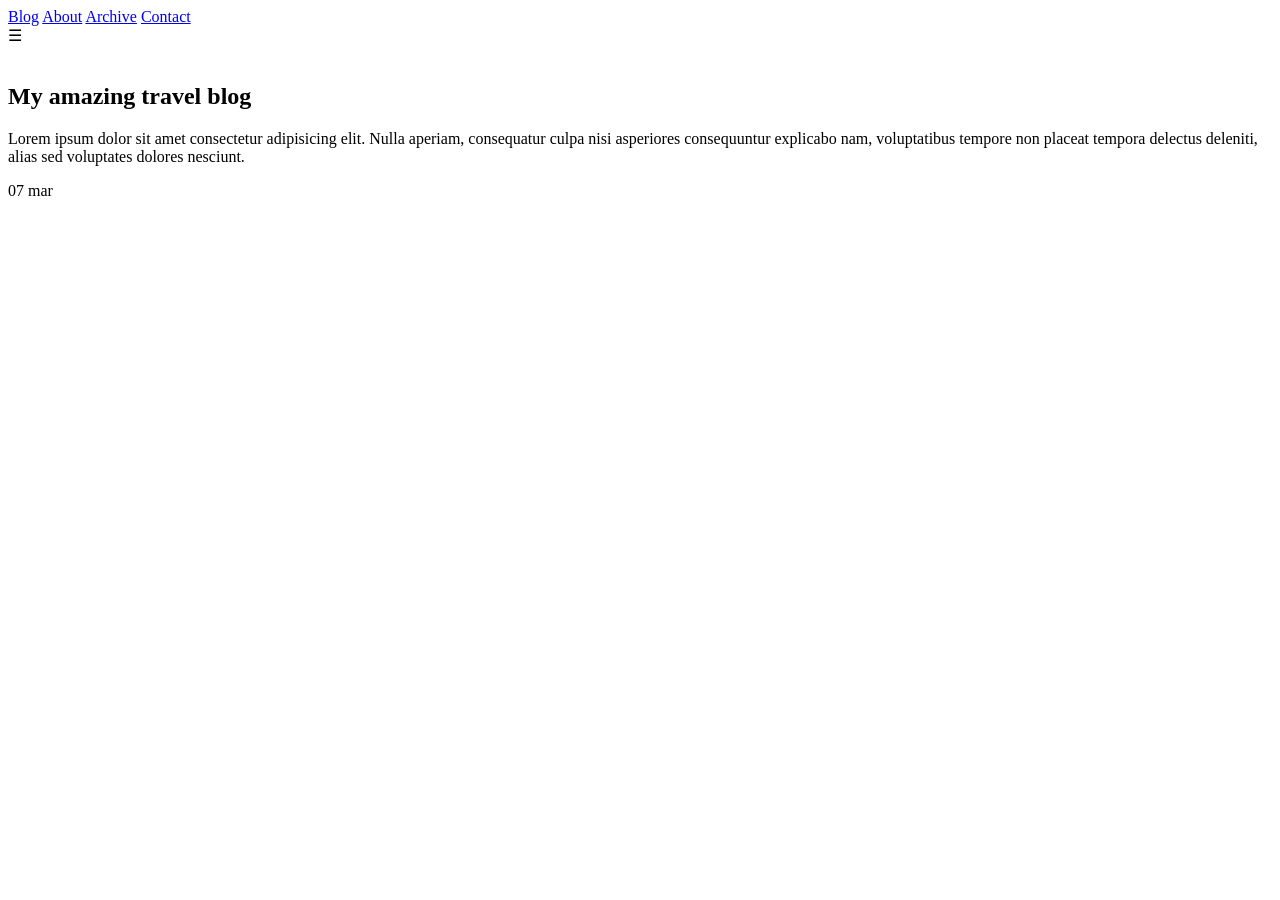
==== HomeWork3/index.html @ 65db2b80 "main content and first card - done." ====
<!doctype html>
<html lang="en">
  <head>
    <meta charset="UTF-8" />
    <meta name="viewport" content="width=device-width, initial-scale=1.0" />
    <meta http-equiv="X-UA-Compatible" content="ie=edge" />
    <link rel="stylesheet" href="./css/styles.css" />
    <link
      href="https://fonts.googleapis.com/css?family=Roboto:400,100,300,700&subset=latin,latin-ext"
      rel="stylesheet"
      type="text/css"
    />
    <title>Responsive</title>
  </head>
  <body>
    <header class="header">
      <div class="logo">

        <nav class="menu">
          <a href="#">Blog</a>
          <a href="#">About</a>
          <a href="#">Archive</a>
          <a href="#">Contact</a>
        </nav>

        <div class="burger">☰</div>

      </div>
    </header>

    <main class="container">
      <section class="posts">

        <div class="post">
          <div class="post__image">
            <img src="./image/post1.jpg" alt="">
          </div>

          <div class="post__content">
            <h2>My amazing travel blog</h2>
            <p>Lorem ipsum dolor sit amet consectetur adipisicing elit. Nulla aperiam, consequatur culpa nisi asperiores consequuntur explicabo nam, voluptatibus tempore non placeat tempora delectus deleniti, alias sed voluptates dolores nesciunt.</p>
            <span class="date">07 mar</span>
          </div>
        </div>
      </section>

    </main>
  </body>
</html>
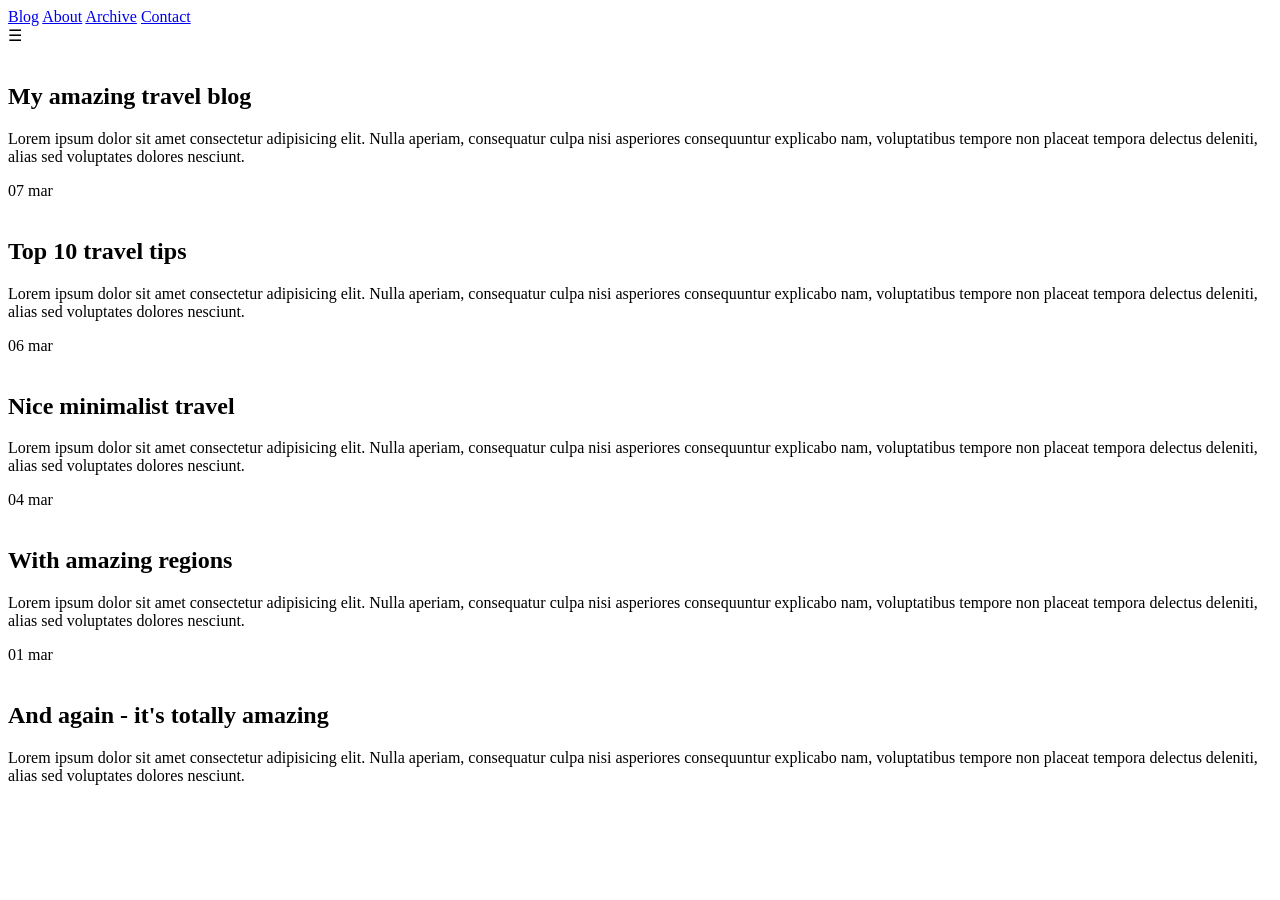
==== commit b36b095c: "Card done!" ====
--- a/HomeWork3/index.html
+++ b/HomeWork3/index.html
@@ -42,6 +42,53 @@
             <span class="date">07 mar</span>
           </div>
         </div>
+
+        <div class="post">
+          <div class="post__image">
+            <img src="./image/post2.jpg" alt="">
+          </div>
+
+          <div class="post__content">
+            <h2>Top 10 travel tips</h2>
+            <p>Lorem ipsum dolor sit amet consectetur adipisicing elit. Nulla aperiam, consequatur culpa nisi asperiores consequuntur explicabo nam, voluptatibus tempore non placeat tempora delectus deleniti, alias sed voluptates dolores nesciunt.</p>
+            <span class="date">06 mar</span>
+          </div>
+        </div>
+
+        <div class="post">
+          <div class="post__image">
+            <img src="./image/post3.jpg" alt="">
+          </div>
+
+          <div class="post__content">
+            <h2>Nice minimalist travel</h2>
+            <p>Lorem ipsum dolor sit amet consectetur adipisicing elit. Nulla aperiam, consequatur culpa nisi asperiores consequuntur explicabo nam, voluptatibus tempore non placeat tempora delectus deleniti, alias sed voluptates dolores nesciunt.</p>
+            <span class="date">04 mar</span>
+          </div>
+        </div>
+
+        <div class="post">
+          <div class="post__image">
+            <img src="./image/post4.jpg" alt="">
+          </div>
+
+          <div class="post__content">
+            <h2>With amazing regions</h2>
+            <p>Lorem ipsum dolor sit amet consectetur adipisicing elit. Nulla aperiam, consequatur culpa nisi asperiores consequuntur explicabo nam, voluptatibus tempore non placeat tempora delectus deleniti, alias sed voluptates dolores nesciunt.</p>
+            <span class="date">01 mar</span>
+          </div>
+        </div>
+
+        <div class="post">
+          <div class="post__image">
+            <img src="./image/post5.jpg" alt="">
+          </div>
+
+          <div class="post__content">
+            <h2>And again - it's totally amazing</h2>
+            <p>Lorem ipsum dolor sit amet consectetur adipisicing elit. Nulla aperiam, consequatur culpa nisi asperiores consequuntur explicabo nam, voluptatibus tempore non placeat tempora delectus deleniti, alias sed voluptates dolores nesciunt.</p>
+          </div>
+        </div>
       </section>
 
     </main>
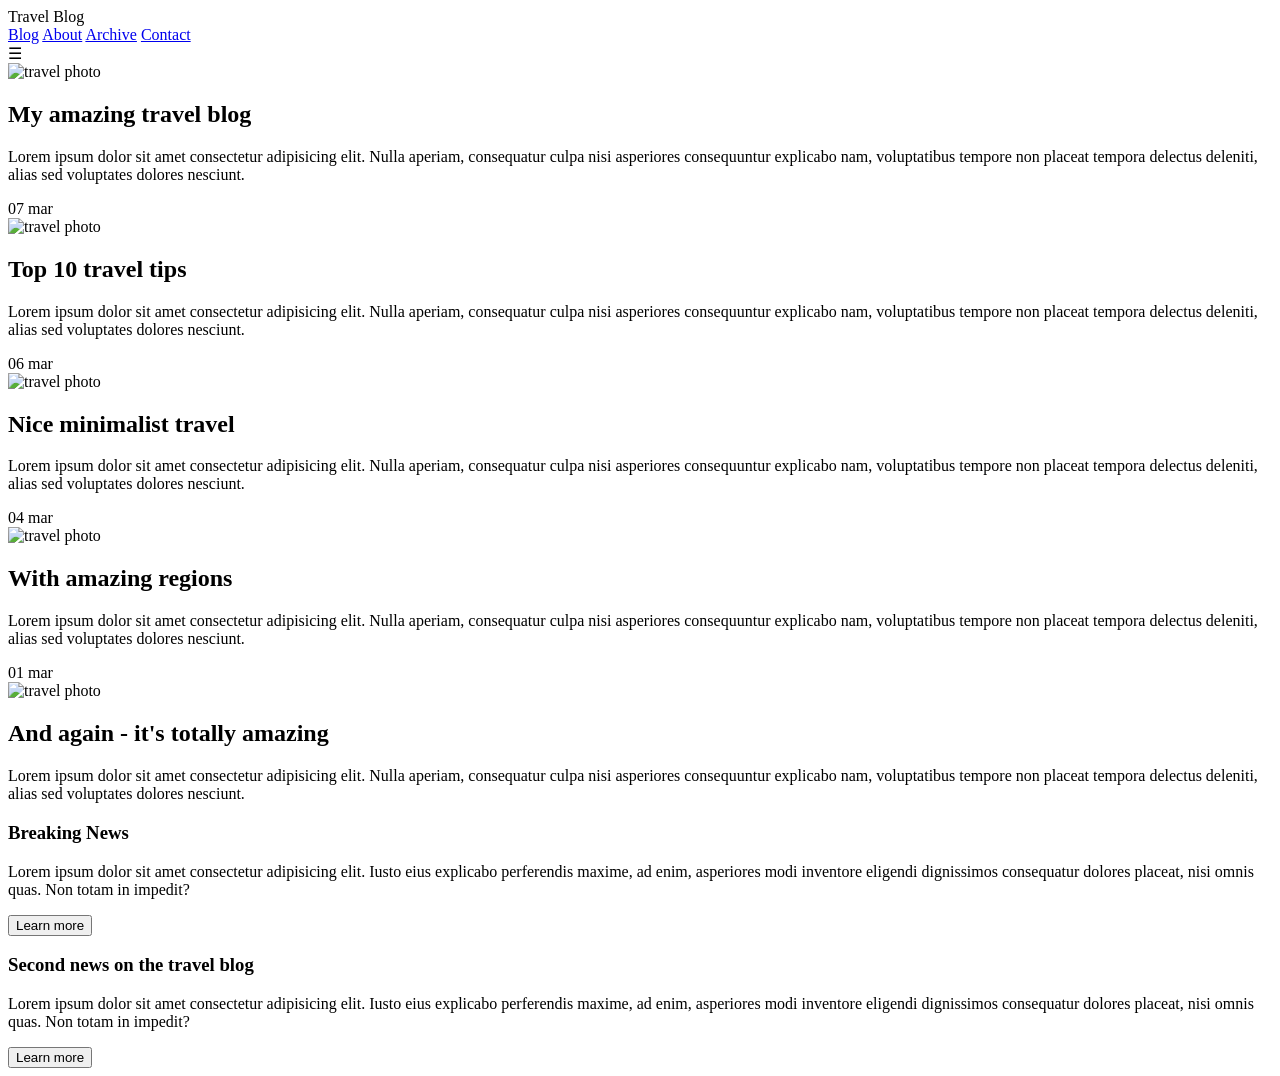
==== commit 82618bea: "HTML finish" ====
--- a/HomeWork3/index.html
+++ b/HomeWork3/index.html
@@ -14,18 +14,16 @@
   </head>
   <body>
     <header class="header">
-      <div class="logo">
+      <div class="logo">Travel Blog</div>
 
-        <nav class="menu">
-          <a href="#">Blog</a>
-          <a href="#">About</a>
-          <a href="#">Archive</a>
-          <a href="#">Contact</a>
-        </nav>
+      <nav class="menu">
+        <a href="#">Blog</a>
+        <a href="#">About</a>
+        <a href="#">Archive</a>
+        <a href="#">Contact</a>
+      </nav>
 
-        <div class="burger">☰</div>
-
-      </div>
+      <div class="burger">☰</div>
     </header>
 
     <main class="container">
@@ -33,7 +31,7 @@
 
         <div class="post">
           <div class="post__image">
-            <img src="./image/post1.jpg" alt="">
+            <img src="./image/post1.jpg" alt="travel photo">
           </div>
 
           <div class="post__content">
@@ -45,7 +43,7 @@
 
         <div class="post">
           <div class="post__image">
-            <img src="./image/post2.jpg" alt="">
+            <img src="./image/post2.jpg" alt="travel photo">
           </div>
 
           <div class="post__content">
@@ -57,7 +55,7 @@
 
         <div class="post">
           <div class="post__image">
-            <img src="./image/post3.jpg" alt="">
+            <img src="./image/post3.jpg" alt="travel photo">
           </div>
 
           <div class="post__content">
@@ -69,7 +67,7 @@
 
         <div class="post">
           <div class="post__image">
-            <img src="./image/post4.jpg" alt="">
+            <img src="./image/post4.jpg" alt="travel photo">
           </div>
 
           <div class="post__content">
@@ -81,7 +79,7 @@
 
         <div class="post">
           <div class="post__image">
-            <img src="./image/post5.jpg" alt="">
+            <img src="./image/post5.jpg" alt="travel photo">
           </div>
 
           <div class="post__content">
@@ -91,6 +89,20 @@
         </div>
       </section>
 
+      <aside class="sidebar">
+        <div class="news">
+          <h3>Breaking News</h3>
+          <p>Lorem ipsum dolor sit amet consectetur adipisicing elit. Iusto eius explicabo perferendis maxime, ad enim, asperiores modi inventore eligendi dignissimos consequatur dolores placeat, nisi omnis quas. Non totam in impedit?</p>
+          <button>Learn more</button>
+        </div>
+
+        <div class="news">
+          <h3>Second news on the travel blog</h3>
+          <p>Lorem ipsum dolor sit amet consectetur adipisicing elit. Iusto eius explicabo perferendis maxime, ad enim, asperiores modi inventore eligendi dignissimos consequatur dolores placeat, nisi omnis quas. Non totam in impedit?</p>
+          <button>Learn more</button>
+        </div>
+      </aside>
+
     </main>
   </body>
-</html>
+</html
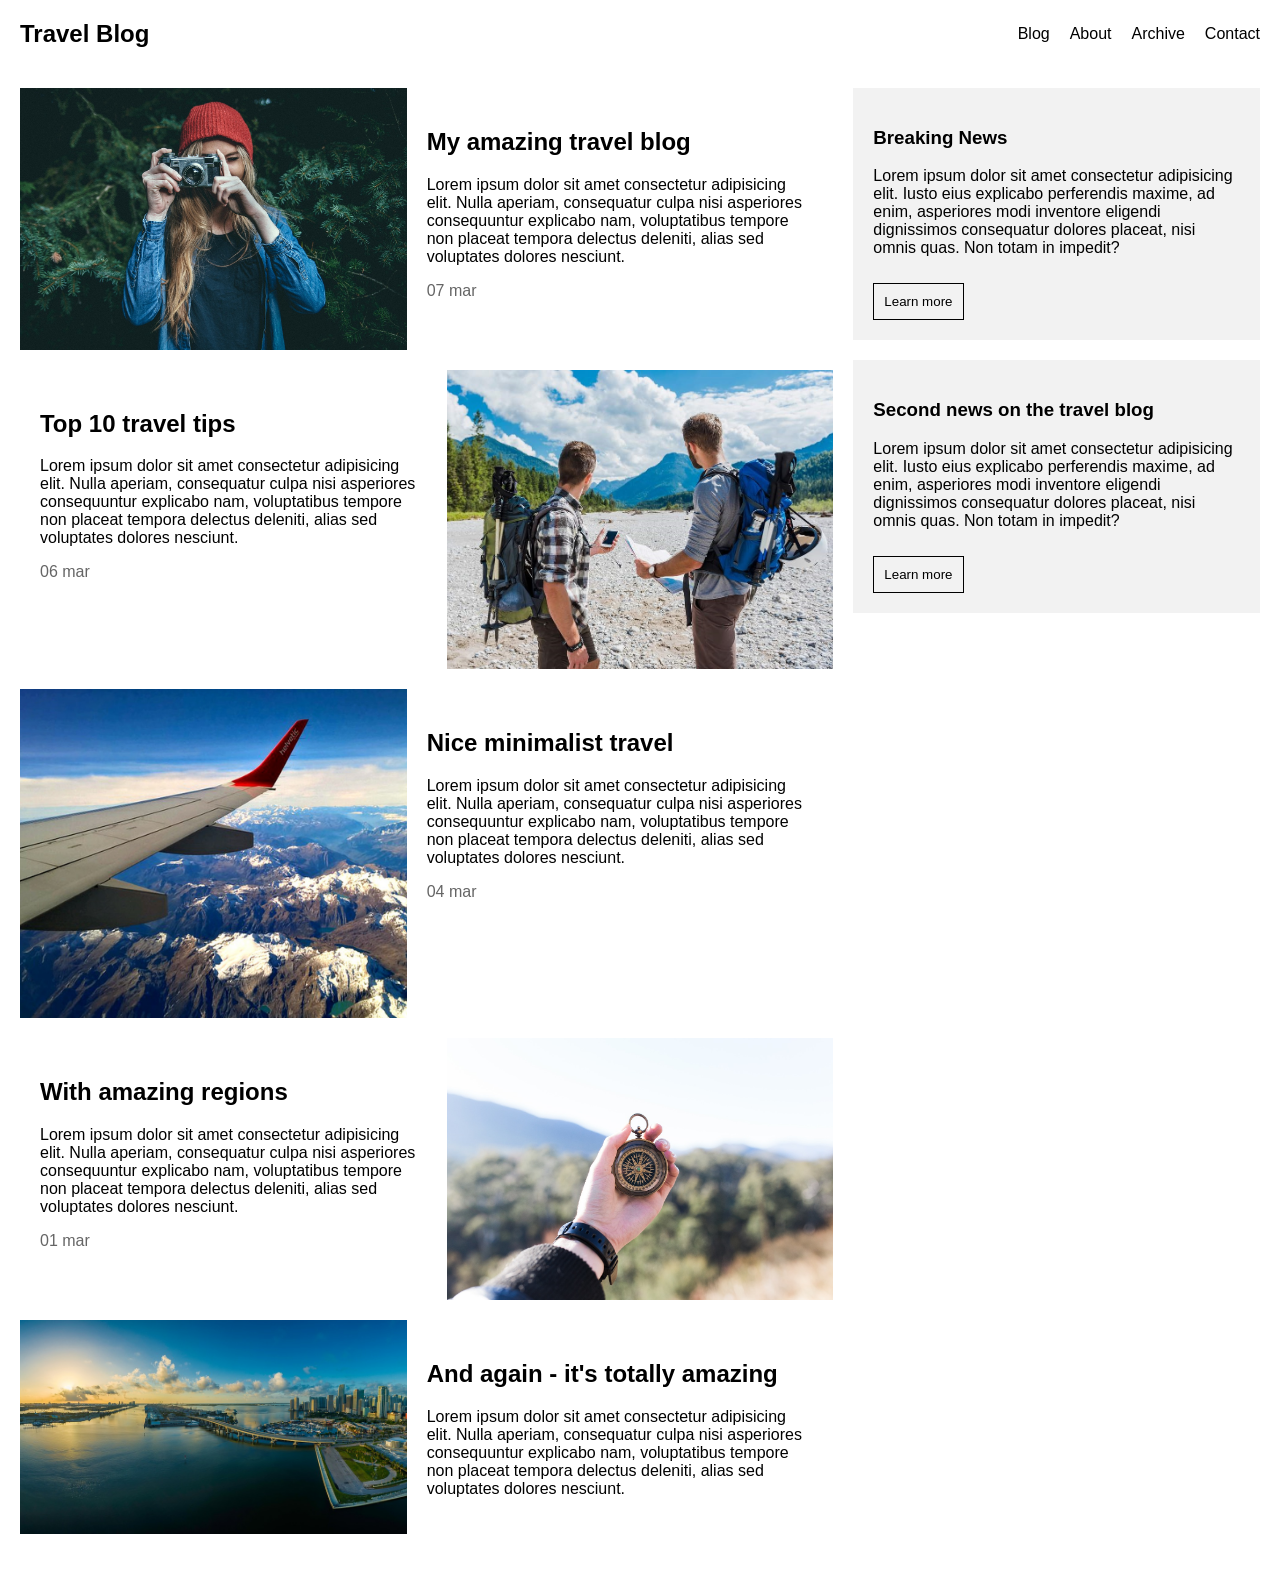
==== commit 2bdf76f4: "CSS base is done" ====
--- a/HomeWork3/index.html
+++ b/HomeWork3/index.html
@@ -31,7 +31,7 @@
 
         <div class="post">
           <div class="post__image">
-            <img src="./image/post1.jpg" alt="travel photo">
+            <img src="./img/post1.jpg" alt="travel photo">
           </div>
 
           <div class="post__content">
@@ -43,7 +43,7 @@
 
         <div class="post">
           <div class="post__image">
-            <img src="./image/post2.jpg" alt="travel photo">
+            <img src="./img/post2.jpg" alt="travel photo">
           </div>
 
           <div class="post__content">
@@ -55,7 +55,7 @@
 
         <div class="post">
           <div class="post__image">
-            <img src="./image/post3.jpg" alt="travel photo">
+            <img src="./img/post3.jpg" alt="travel photo">
           </div>
 
           <div class="post__content">
@@ -67,7 +67,7 @@
 
         <div class="post">
           <div class="post__image">
-            <img src="./image/post4.jpg" alt="travel photo">
+            <img src="./img/post4.jpg" alt="travel photo">
           </div>
 
           <div class="post__content">
@@ -79,7 +79,7 @@
 
         <div class="post">
           <div class="post__image">
-            <img src="./image/post5.jpg" alt="travel photo">
+            <img src="./img/post5.jpg" alt="travel photo">
           </div>
 
           <div class="post__content">
--- a/HomeWork3/css/styles.css
+++ b/HomeWork3/css/styles.css
@@ -0,0 +1,108 @@
+body {
+    margin: 0;
+    font-family: 'Roboto', sans-serif;
+}
+
+.header {
+    display: flex;
+    justify-content: space-between;
+    align-items: center;
+    padding: 20px;
+}
+
+.logo {
+    font-size: 24px;
+    font-weight: bold;
+}
+
+.menu {
+    display: flex;
+    gap: 20px;
+}
+
+.menu a {
+    text-decoration: none;
+    color: #000;
+    transition: 0.3s;
+}
+
+.menu a:hover {
+    color: orange;
+}
+
+.burger {
+    display: none;
+    font-size: 24px;
+    cursor: pointer;
+}
+
+.container {
+    display: grid;
+    grid-template-columns: 2fr 1fr;
+    gap: 20px;
+    padding: 20px;
+}
+
+.post {
+    display: flex;
+    margin-bottom: 20px;
+}
+
+.post:nth-child(even) {
+    flex-direction: row-reverse;
+}
+
+.post__image {
+    flex: 1;
+}
+
+.post__image img {
+    width: 100%;
+    height: 100%;
+    object-fit: cover;
+    transition: 0.3s;
+}
+
+.post__content {
+    flex: 1;
+    padding: 20px;
+}
+
+.post__content h2 {
+    margin: 0, 0, 10px;
+}
+
+.date {
+    display: block;
+    margin-top: 10px;
+    opacity: 0.6;
+}
+
+.sidebar {
+    display: flex;
+    flex-direction: column;
+    gap: 20px;
+}
+
+.news {
+    padding: 20px;
+    background-color: #f2f2f2;
+}
+
+.news button {
+    margin-top: 10px;
+    padding: 10px;
+    border: 1px solid #000;
+    background: transparent;
+    cursor: pointer;
+    transition: 0.3s;
+}
+
+.news button:hover {
+    background-color: #000;
+    color: #fff;
+}
+
+.post:hover img {
+    transform: scale(1.05);
+}
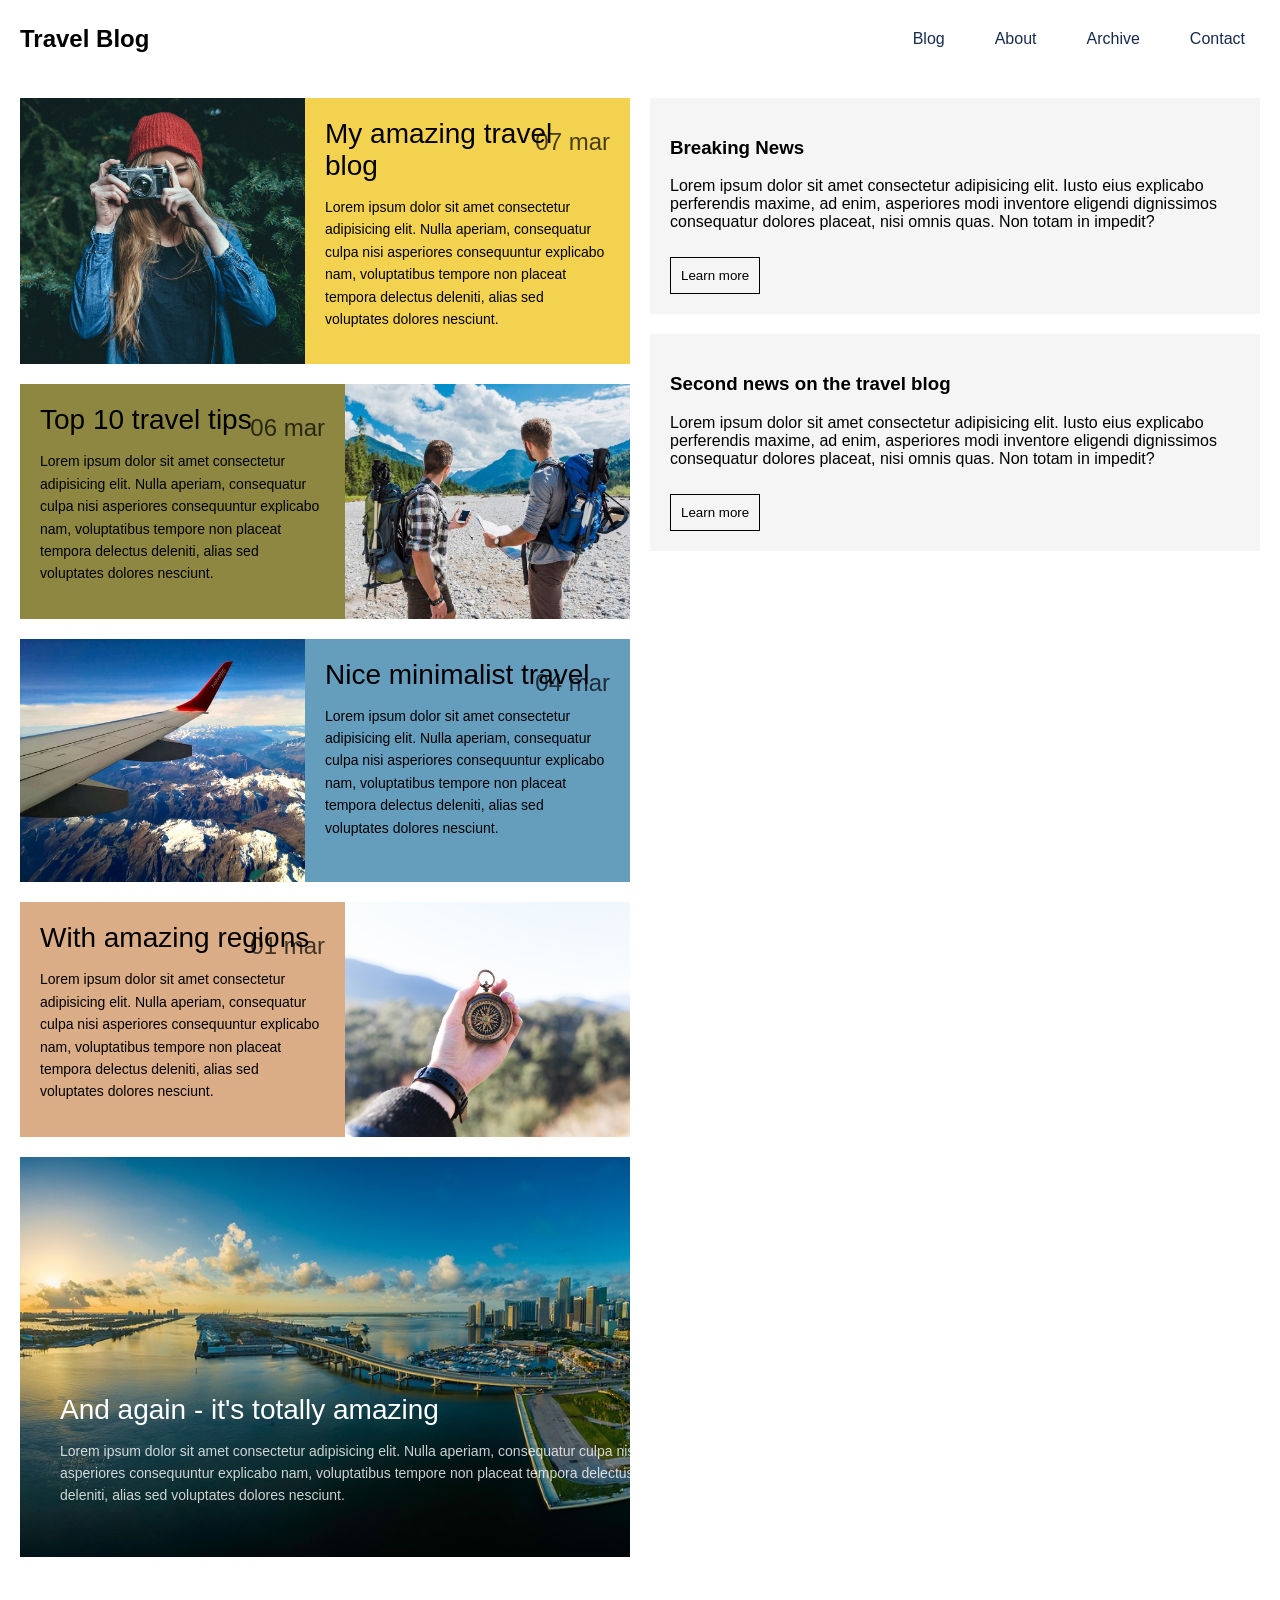
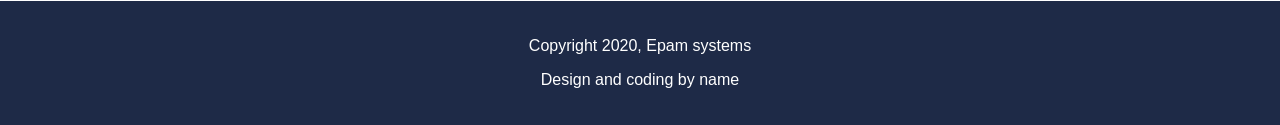
==== commit dbe5d240: "I dont understand what i doing now))" ====
--- a/HomeWork3/index.html
+++ b/HomeWork3/index.html
@@ -104,5 +104,10 @@
       </aside>
 
     </main>
+
+    <footer class="footer">
+      <p>Copyright 2020, Epam systems</p>
+      <p>Design and coding by name</p>
+    </footer>
   </body>
 </html
--- a/HomeWork3/css/styles.css
+++ b/HomeWork3/css/styles.css
@@ -22,12 +22,14 @@
 
 .menu a {
     text-decoration: none;
+    color: rgb(22, 43, 77);
+    padding: 10px 15px;
+    transition: 0.3s;
+}
+
+.menu a:hover {
     color: #000;
-    transition: 0.3s;
-}
-
-.menu a:hover {
-    color: orange;
+    background-color: rgba(67, 145, 235, 0.692);
 }
 
 .burger {
@@ -46,6 +48,11 @@
 .post {
     display: flex;
     margin-bottom: 20px;
+    transition: 0.3s;
+}
+
+.post:hover {
+    transform: scale(1.01);
 }
 
 .post:nth-child(even) {
@@ -54,6 +61,83 @@
 
 .post__image {
     flex: 1;
+    position: relative;
+    overflow: hidden;
+}
+
+.post__image::after {
+    content: "";
+    position: absolute;
+    inset: 0;
+    top: 0;
+    left: 0;
+    right: 0;
+    width: 100%;
+    height: 100%;
+    background: rgba(255, 200, 0, 0.25);
+    opacity: 0;
+    transition: 0.3s;
+}
+
+.post:hover .post__image::after {
+    opacity: 1;
+}
+
+.post:last-child {
+    position: relative;
+}
+
+.post:last-child {
+    display: block;
+    margin-bottom: 0;
+}
+
+.post:last-child .post__image img {
+    width: 100%;
+    height: 400px;
+    object-fit: cover;
+}
+
+.post:last-child h2 {
+    font-size: 28px;
+    margin-bottom: 10px;
+}
+
+.post:last-child p {
+    opacity: 0.8;
+    max-width: 600px;
+}
+
+.post:last-child .post__content {
+    position: absolute;
+    bottom: 0;
+    left: 0;
+    padding: 40px;
+    width: 100%;
+
+    color: #fff;
+    background: linear-gradient(
+        to top,
+        rgba(0,0,0,0.7)
+        rgba(0,0,0,0.2),
+        transparent
+    )
+}
+
+.post:nth-child(1) .post__content {
+    background-color: #f3d250;
+}
+
+.post:nth-child(2) .post__content {
+    background-color: #8d8741;
+}
+
+.post:nth-child(3) .post__content {
+    background-color: #659dbd;
+}
+
+.post:nth-child(4) .post__content {
+    background-color: #daad86;
 }
 
 .post__image img {
@@ -66,16 +150,29 @@
 .post__content {
     flex: 1;
     padding: 20px;
+    position: relative;
 }
 
 .post__content h2 {
-    margin: 0, 0, 10px;
+    margin: 0 0 10px;
+    font-weight: 300;
+    font-size: 28px;
+}
+
+.post__content p {
+    font-size: 14px;
+    line-height: 1.6;
 }
 
 .date {
+    position: absolute;
+    top: 20px;
+    right: 20px;
+    font-size: 24px;
+    font-weight: 300;
     display: block;
     margin-top: 10px;
-    opacity: 0.6;
+    opacity: 0.7;
 }
 
 .sidebar {
@@ -86,7 +183,12 @@
 
 .news {
     padding: 20px;
-    background-color: #f2f2f2;
+    background-color: #f5f5f5;
+    transition: 0.3s;
+}
+
+.news:hover {
+    transform: translateY(-5px);
 }
 
 .news button {
@@ -105,4 +207,42 @@
 
 .post:hover img {
     transform: scale(1.05);
+}
+
+.footer {
+    text-align: center;
+    padding: 20px;
+    background: #1e2a47; 
+    color: #fff;
+    margin-top: 20px;
+}
+
+@media (max-width: 1400px) {
+    .container {
+        grid-template-columns: 1fr 1fr;
+    }
+}
+
+@media (max-width: 768px) {
+    .post {
+        flex-direction: column;
+    }
+
+    .menu {
+        display: none;
+    }
+
+    .burger {
+        display: block;
+    }
+}
+
+@media (max-width: 480px) {
+    .post__content {
+        padding: 15px;
+    }
+
+    h2 {
+        font-size: 18px;
+    }
 }
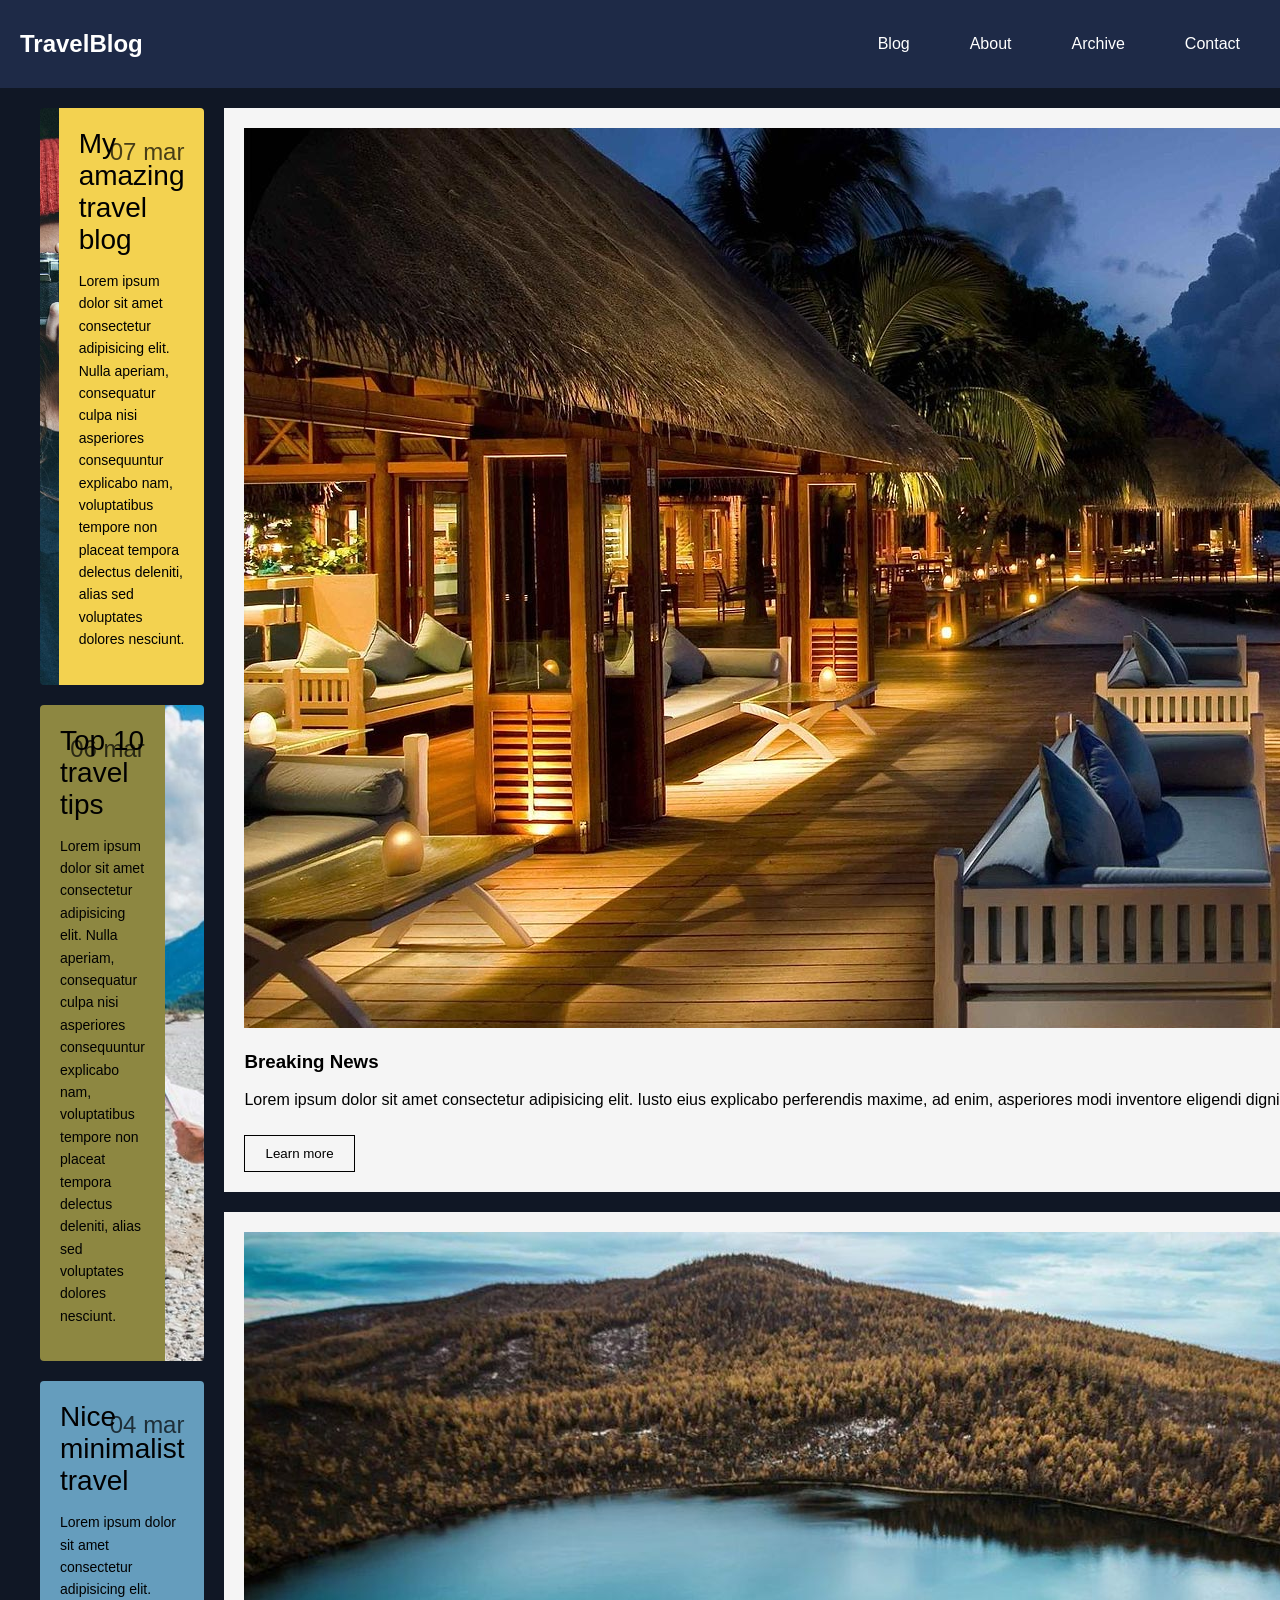
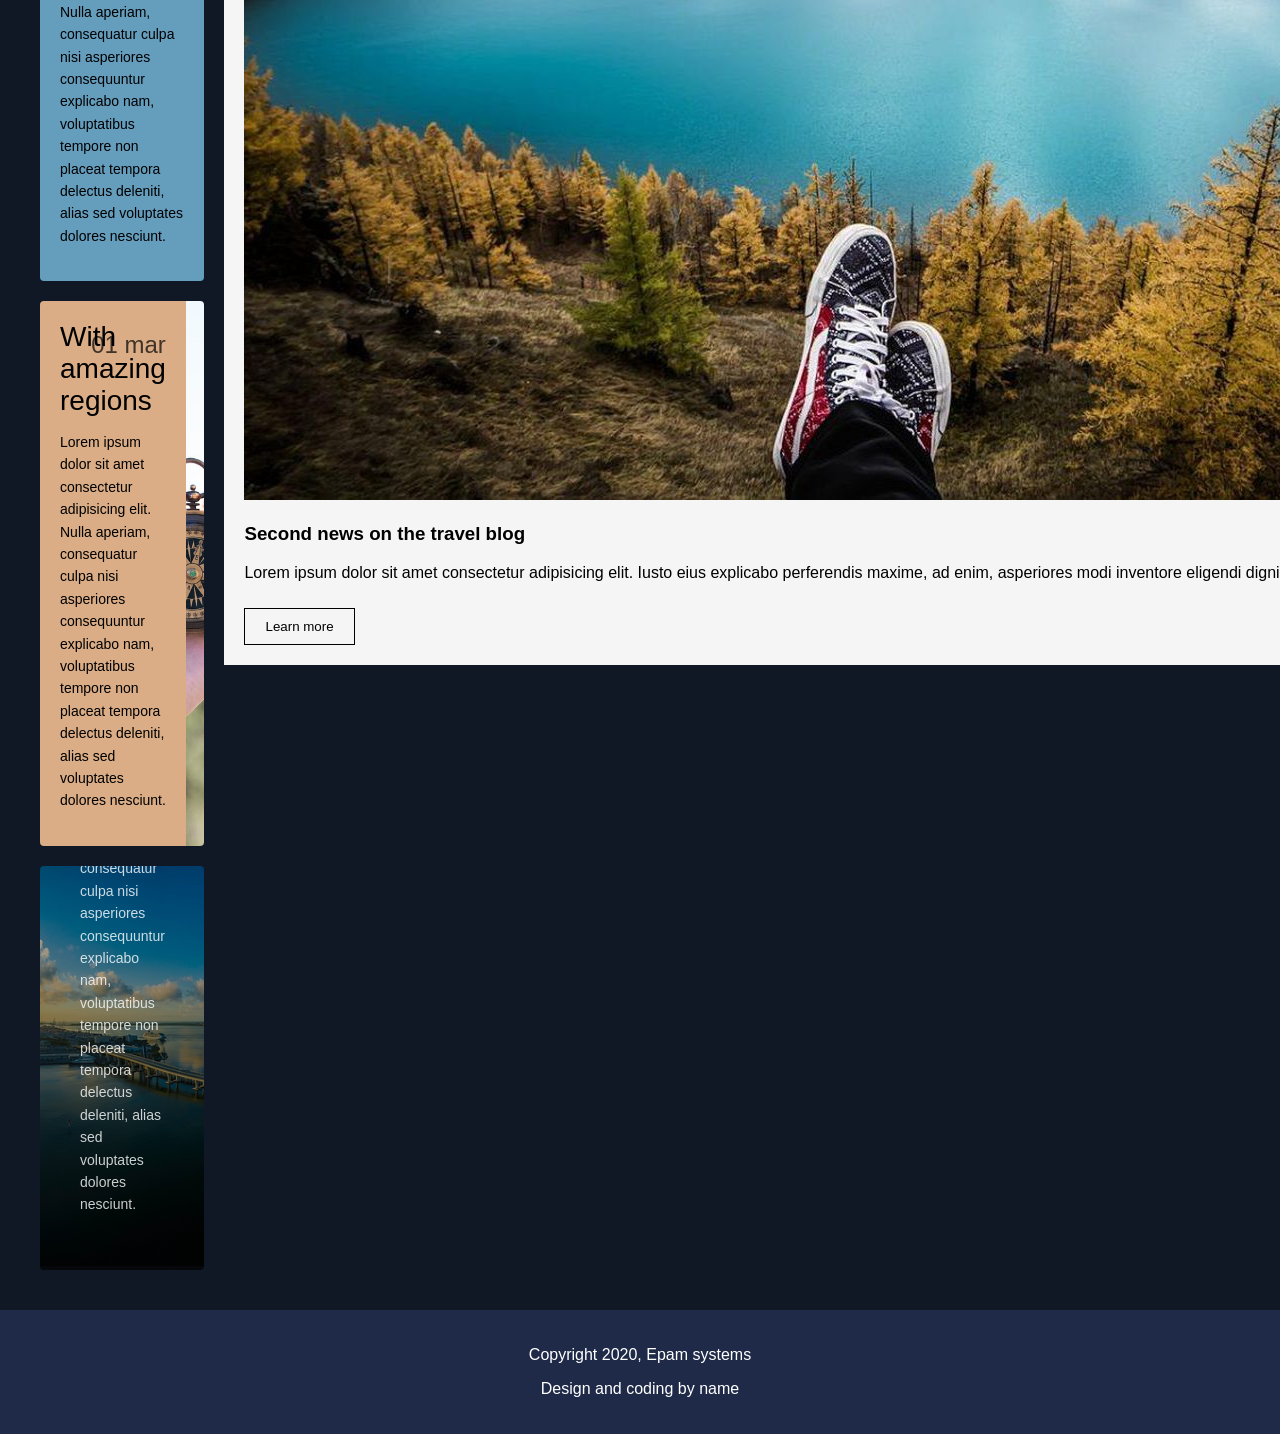
==== commit 785cfe03: "final chords" ====
--- a/HomeWork3/index.html
+++ b/HomeWork3/index.html
@@ -14,7 +14,9 @@
   </head>
   <body>
     <header class="header">
-      <div class="logo">Travel Blog</div>
+      <div class="logo">
+        <span class="logo-light">Travel</span><span class="logo-accent">Blog</span>
+      </div>
 
       <nav class="menu">
         <a href="#">Blog</a>
@@ -91,12 +93,14 @@
 
       <aside class="sidebar">
         <div class="news">
+          <img src="./img/news1.jpg" alt="news photo">
           <h3>Breaking News</h3>
           <p>Lorem ipsum dolor sit amet consectetur adipisicing elit. Iusto eius explicabo perferendis maxime, ad enim, asperiores modi inventore eligendi dignissimos consequatur dolores placeat, nisi omnis quas. Non totam in impedit?</p>
           <button>Learn more</button>
         </div>
 
         <div class="news">
+          <img src="./img/news2.jpg" alt="news photo">
           <h3>Second news on the travel blog</h3>
           <p>Lorem ipsum dolor sit amet consectetur adipisicing elit. Iusto eius explicabo perferendis maxime, ad enim, asperiores modi inventore eligendi dignissimos consequatur dolores placeat, nisi omnis quas. Non totam in impedit?</p>
           <button>Learn more</button>
@@ -106,8 +110,10 @@
     </main>
 
     <footer class="footer">
-      <p>Copyright 2020, Epam systems</p>
-      <p>Design and coding by name</p>
+      <div>
+        <p>Copyright 2020, Epam systems</p>
+        <p>Design and coding by name</p>
+      </div>
     </footer>
   </body>
-</html
+</html>
--- a/HomeWork3/css/styles.css
+++ b/HomeWork3/css/styles.css
@@ -1,6 +1,7 @@
 body {
     margin: 0;
     font-family: 'Roboto', sans-serif;
+    background-color: #101725;
 }
 
 .header {
@@ -8,6 +9,8 @@
     justify-content: space-between;
     align-items: center;
     padding: 20px;
+    background: #1e2a47;
+    color: #fff;
 }
 
 .logo {
@@ -21,15 +24,31 @@
 }
 
 .menu a {
+    position: relative;
     text-decoration: none;
-    color: rgb(22, 43, 77);
-    padding: 10px 15px;
-    transition: 0.3s;
-}
-
-.menu a:hover {
-    color: #000;
-    background-color: rgba(67, 145, 235, 0.692);
+    color: #fff;
+    padding: 15px 20px;
+    transition: 0.3s;
+    z-index: 1;
+}
+
+.menu a::after {
+    content: "";
+    position: absolute;
+    inset: 0;
+    top: 0;
+    left: 0;
+    right: 0;
+    width: 100%;
+    height: 100%;
+    background:rgba(255,255,255,0.1);
+    opacity: 0;
+    transition: 0.3s;
+    z-index: -1;
+}
+
+.menu a:hover::after {
+    opacity: 1;
 }
 
 .burger {
@@ -39,6 +58,8 @@
 }
 
 .container {
+    max-width: 1200px;
+    margin: 0 auto;
     display: grid;
     grid-template-columns: 2fr 1fr;
     gap: 20px;
@@ -47,8 +68,11 @@
 
 .post {
     display: flex;
+    align-items: stretch;
     margin-bottom: 20px;
     transition: 0.3s;
+    overflow: hidden;
+    border-radius: 4px;
 }
 
 .post:hover {
@@ -63,6 +87,10 @@
     flex: 1;
     position: relative;
     overflow: hidden;
+}
+
+.post__image, .post__content {
+    flex: 1;
 }
 
 .post__image::after {
@@ -114,11 +142,11 @@
     left: 0;
     padding: 40px;
     width: 100%;
-
+    box-sizing: border-box;
     color: #fff;
     background: linear-gradient(
         to top,
-        rgba(0,0,0,0.7)
+        rgba(0,0,0,0.7),
         rgba(0,0,0,0.2),
         transparent
     )
@@ -193,7 +221,7 @@
 
 .news button {
     margin-top: 10px;
-    padding: 10px;
+    padding: 10px 20px;
     border: 1px solid #000;
     background: transparent;
     cursor: pointer;
@@ -217,12 +245,6 @@
     margin-top: 20px;
 }
 
-@media (max-width: 1400px) {
-    .container {
-        grid-template-columns: 1fr 1fr;
-    }
-}
-
 @media (max-width: 768px) {
     .post {
         flex-direction: column;
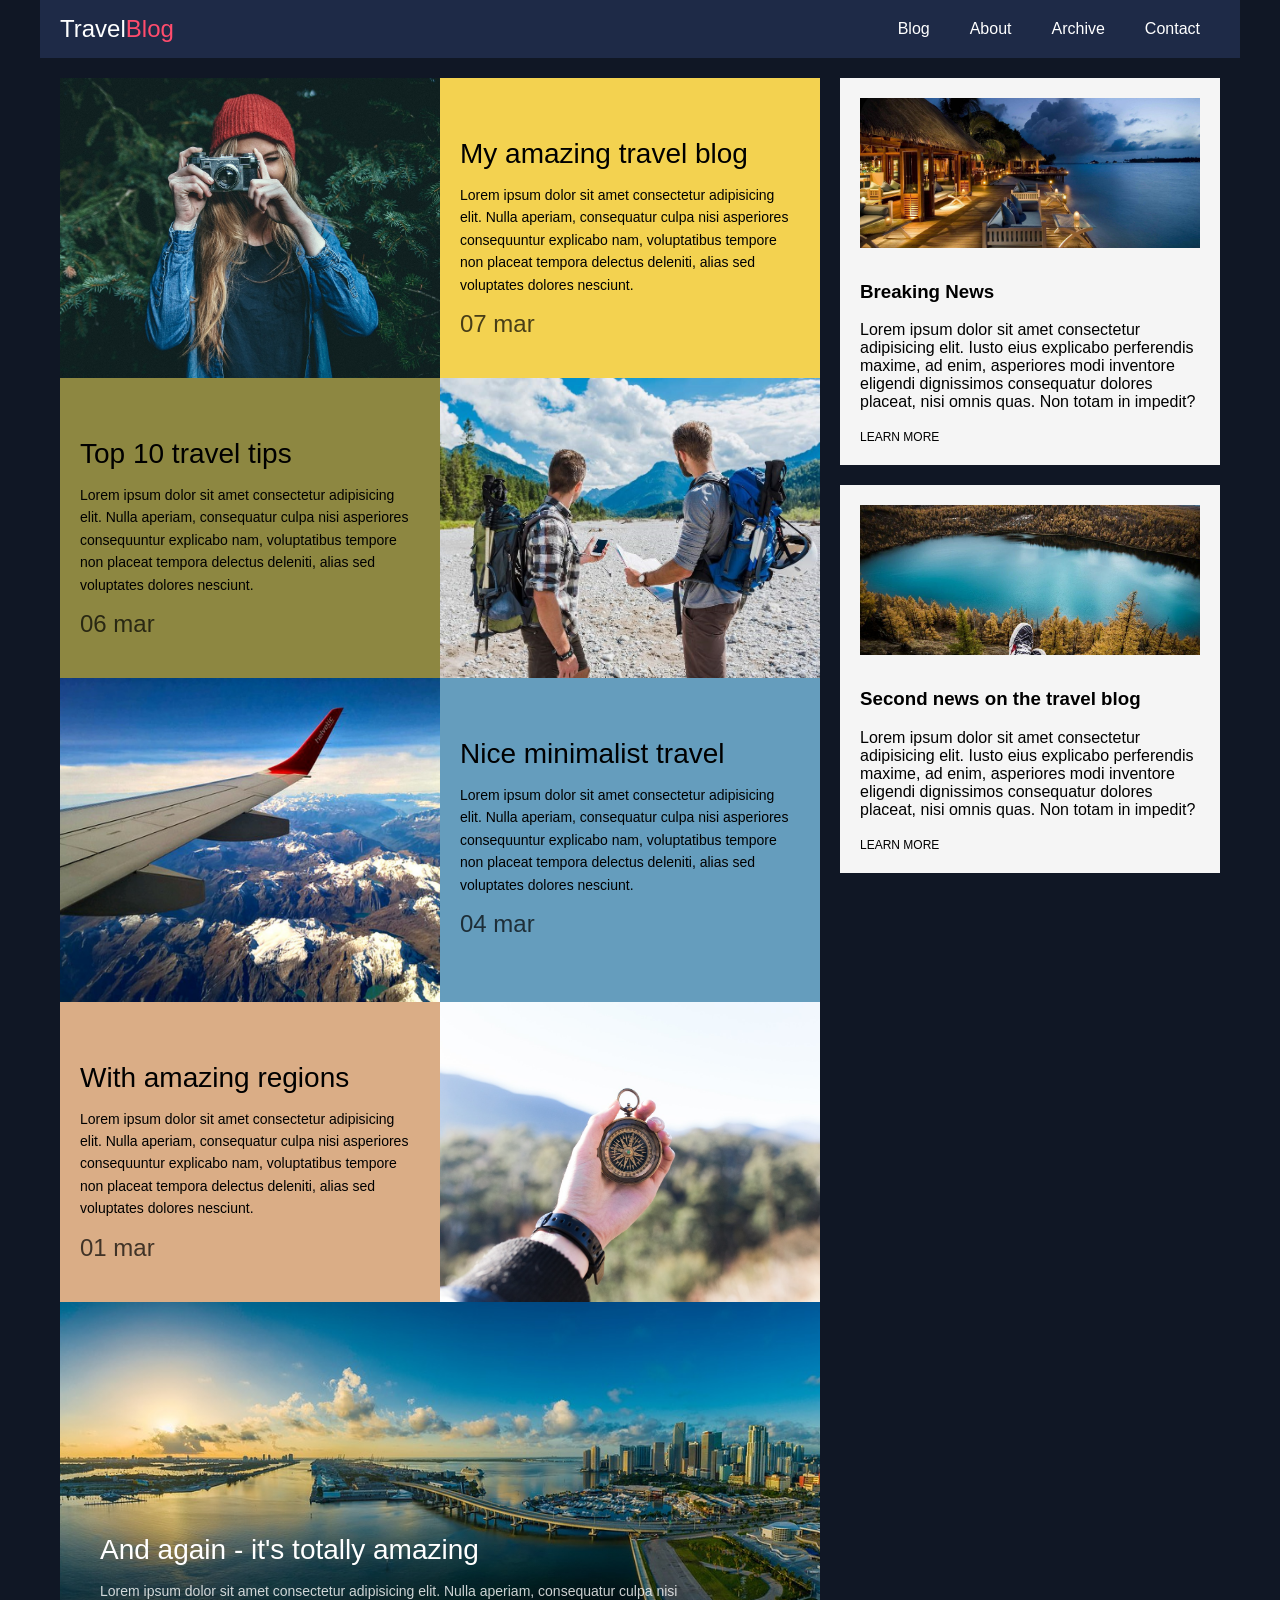
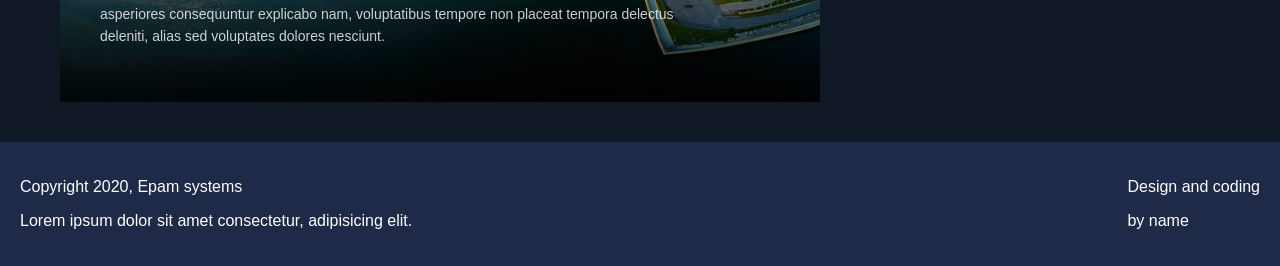
==== commit 59667032: "May be is done, but i'm not sure" ====
--- a/HomeWork3/index.html
+++ b/HomeWork3/index.html
@@ -14,18 +14,20 @@
   </head>
   <body>
     <header class="header">
-      <div class="logo">
-        <span class="logo-light">Travel</span><span class="logo-accent">Blog</span>
+      <div class="header-inner">
+        <div class="logo">
+          <span class="logo-light">Travel</span><span class="logo-accent">Blog</span>
+        </div>
+
+        <nav class="menu">
+          <a href="#">Blog</a>
+          <a href="#">About</a>
+          <a href="#">Archive</a>
+          <a href="#">Contact</a>
+        </nav>
+
+        <div class="burger">☰</div>
       </div>
-
-      <nav class="menu">
-        <a href="#">Blog</a>
-        <a href="#">About</a>
-        <a href="#">Archive</a>
-        <a href="#">Contact</a>
-      </nav>
-
-      <div class="burger">☰</div>
     </header>
 
     <main class="container">
@@ -110,9 +112,14 @@
     </main>
 
     <footer class="footer">
-      <div>
+      <div class="footer__left">
         <p>Copyright 2020, Epam systems</p>
-        <p>Design and coding by name</p>
+        <p>Lorem ipsum dolor sit amet consectetur, adipisicing elit.</p>
+      </div>
+
+      <div class="footer__right">
+        <p>Design and coding</p>
+        <p>by name</p>
       </div>
     </footer>
   </body>
--- a/HomeWork3/css/styles.css
+++ b/HomeWork3/css/styles.css
@@ -2,32 +2,47 @@
     margin: 0;
     font-family: 'Roboto', sans-serif;
     background-color: #101725;
+    overflow-x: hidden;
+}
+
+* {
+    box-sizing: border-box;
 }
 
 .header {
+    background: #1e2a47;
+    max-width: 1200px;
+    margin: 0 auto;
+}
+
+.header-inner {
+    padding: 0 20px;
     display: flex;
     justify-content: space-between;
     align-items: center;
-    padding: 20px;
-    background: #1e2a47;
-    color: #fff;
-}
-
+}
 .logo {
     font-size: 24px;
-    font-weight: bold;
+    font-weight: 300;
+}
+
+.logo-light {
+    color: #fff;
+}
+.logo-accent {
+    color:#ff4c6d;
 }
 
 .menu {
     display: flex;
-    gap: 20px;
 }
 
 .menu a {
+    display: block;
     position: relative;
     text-decoration: none;
     color: #fff;
-    padding: 15px 20px;
+    padding:20px;
     transition: 0.3s;
     z-index: 1;
 }
@@ -41,7 +56,7 @@
     right: 0;
     width: 100%;
     height: 100%;
-    background:rgba(255,255,255,0.1);
+    background:rgba(255,255,255,0.15);
     opacity: 0;
     transition: 0.3s;
     z-index: -1;
@@ -68,11 +83,7 @@
 
 .post {
     display: flex;
-    align-items: stretch;
-    margin-bottom: 20px;
-    transition: 0.3s;
-    overflow: hidden;
-    border-radius: 4px;
+    min-height: 300px;
 }
 
 .post:hover {
@@ -84,13 +95,8 @@
 }
 
 .post__image {
-    flex: 1;
     position: relative;
     overflow: hidden;
-}
-
-.post__image, .post__content {
-    flex: 1;
 }
 
 .post__image::after {
@@ -113,6 +119,7 @@
 
 .post:last-child {
     position: relative;
+    height: 400px;
 }
 
 .post:last-child {
@@ -120,9 +127,19 @@
     margin-bottom: 0;
 }
 
+.post:nth-child(even) .date {
+    left: 20px;
+    right: auto;
+}
+
+.post:last-child .post__image {
+    height: 100%;
+    width: 100%;
+}
+
 .post:last-child .post__image img {
-    width: 100%;
-    height: 400px;
+    height: 100%;
+    width: 100%;
     object-fit: cover;
 }
 
@@ -168,17 +185,22 @@
     background-color: #daad86;
 }
 
+.post__image, .post__content {
+    flex: 0 0 50%;
+    width: 50%;
+}
+
 .post__image img {
     width: 100%;
     height: 100%;
     object-fit: cover;
-    transition: 0.3s;
 }
 
 .post__content {
-    flex: 1;
+    position: relative;
     padding: 20px;
-    position: relative;
+    padding-top: 60px;
+    
 }
 
 .post__content h2 {
@@ -192,14 +214,16 @@
     line-height: 1.6;
 }
 
+.posts {
+    display: flex;
+    flex-direction: column;
+}
+
 .date {
-    position: absolute;
     top: 20px;
     right: 20px;
     font-size: 24px;
     font-weight: 300;
-    display: block;
-    margin-top: 10px;
     opacity: 0.7;
 }
 
@@ -215,30 +239,53 @@
     transition: 0.3s;
 }
 
+.news img {
+    width: 100%;
+    height: 150px;
+    object-fit: cover;
+    margin-bottom: 10px;
+}
 .news:hover {
     transform: translateY(-5px);
 }
 
 .news button {
-    margin-top: 10px;
-    padding: 10px 20px;
-    border: 1px solid #000;
-    background: transparent;
+    position: relative;
+    border: none;
+    background: none;
+    padding: 0;
+
+    font-size: 12px;
+    text-transform: uppercase;
     cursor: pointer;
-    transition: 0.3s;
-}
-
-.news button:hover {
-    background-color: #000;
-    color: #fff;
 }
 
 .post:hover img {
     transform: scale(1.05);
 }
 
+.news button::after {
+    content: "";
+    position: absolute;
+    left: 0;
+    bottom: -4px;
+
+    width: 100%;
+    height: 1px;
+    background: black;
+
+    transform: scaleX(0);
+    transform-origin: left;
+    transition: transform 0.3s;
+}
+
+.news button:hover::after {
+    transform: scaleX(1);
+}
+
 .footer {
-    text-align: center;
+    display: flex;
+    justify-content: space-between;
     padding: 20px;
     background: #1e2a47; 
     color: #fff;
@@ -267,4 +314,47 @@
     h2 {
         font-size: 18px;
     }
+
+    .header-inner {
+        flex-direction: column;
+        align-items: center;
+    }
+
+    .burger {
+        display: block;
+        margin-bottom: 10px;
+    }
+
+    .menu {
+        display: none;
+    }
+
+    .container {
+        grid-template-columns: 1fr;
+    }
+
+    .sidebar {
+        order: 2;
+    }
+
+    .post {
+        order: 1;
+        flex-direction: column;
+    }
+
+    .post__image, .post__content {
+        width: 100%;
+        max-width: 100%;
+    }
+
+    .post__content h2 {
+        display: block;
+        padding-top: 20px;
+    }
+
+    .date {
+        display: block;
+        margin-top: 10px;
+        margin-left: 0;
+    }
 }
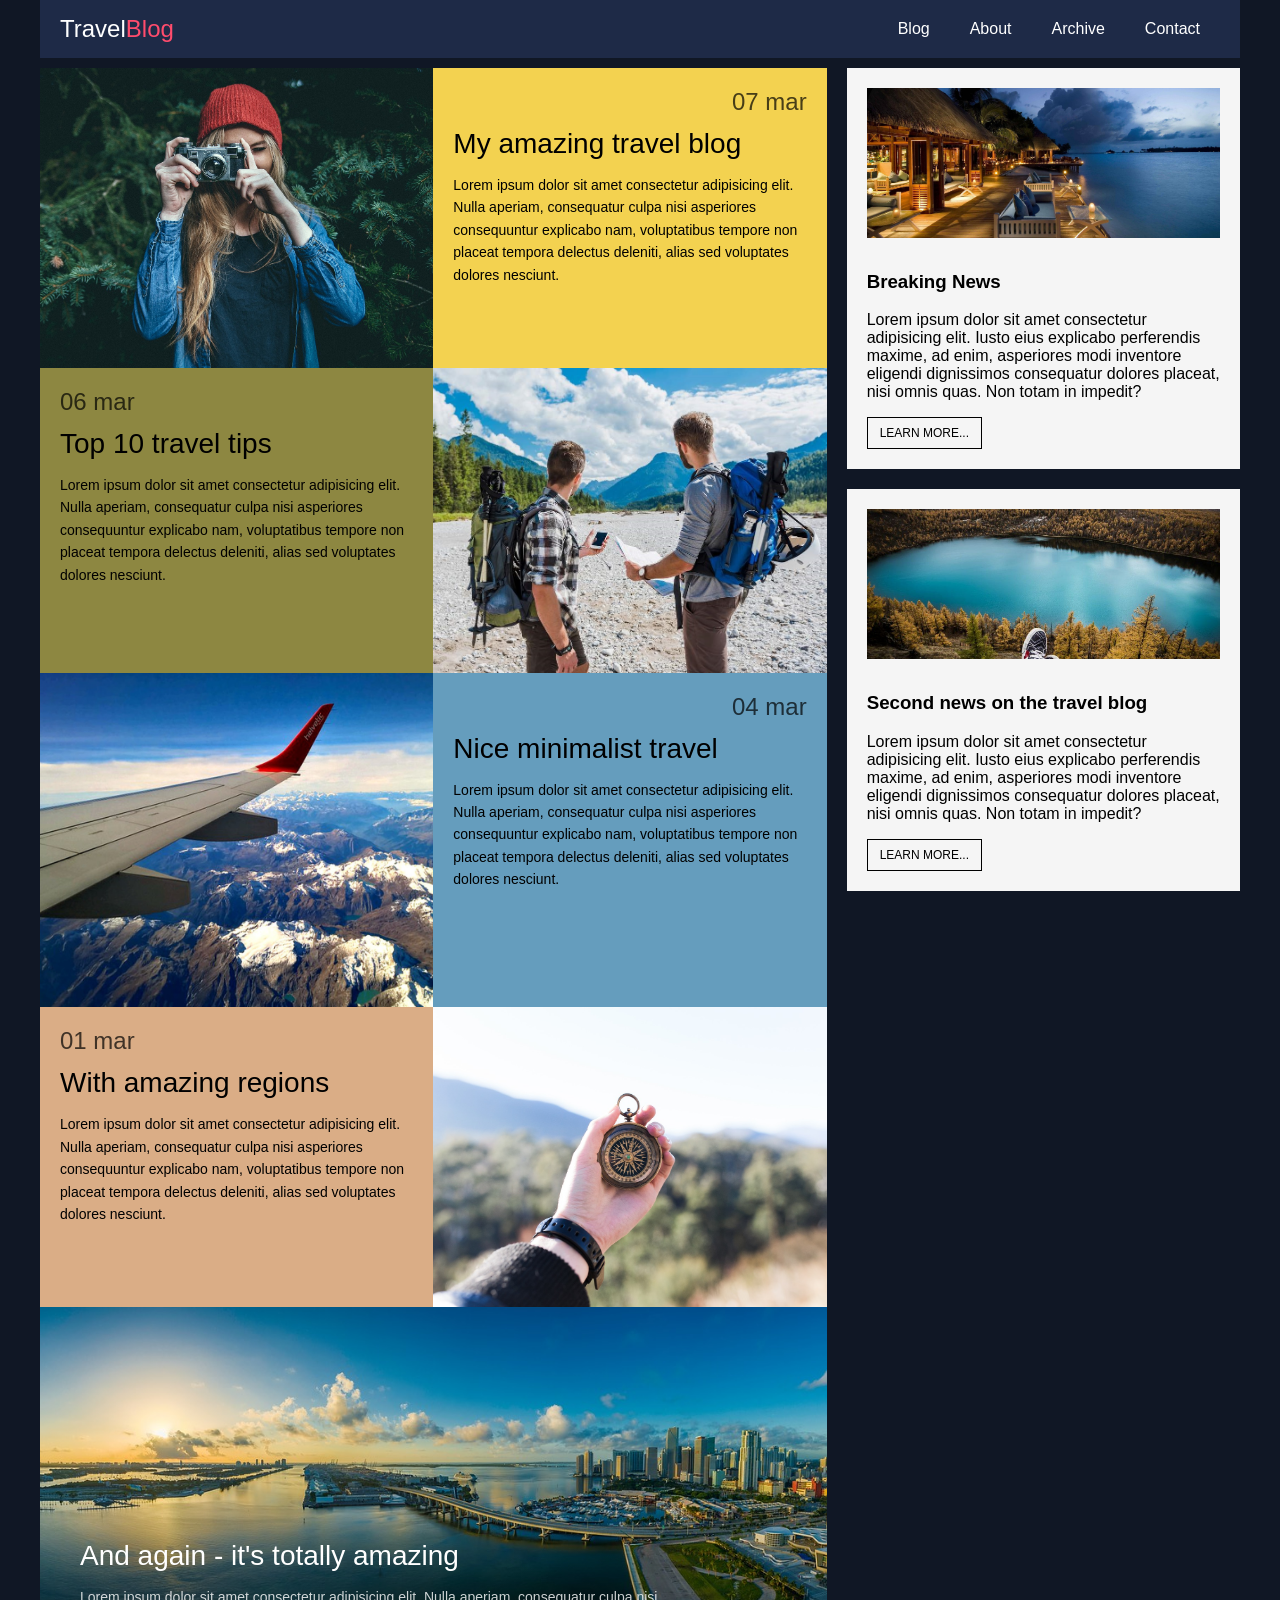
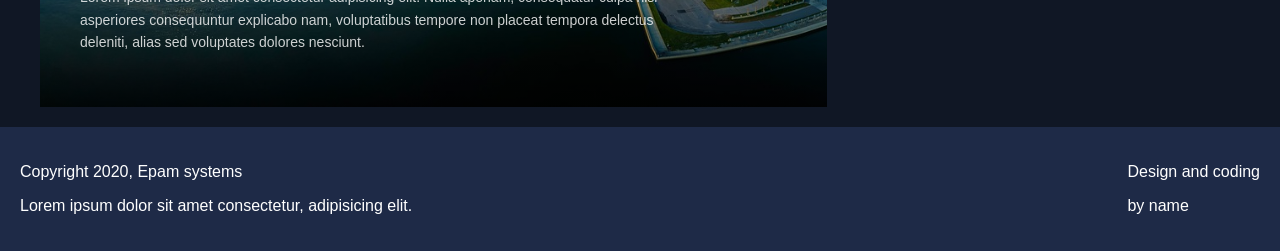
==== commit 9681cd91: "Done!" ====
--- a/HomeWork3/index.html
+++ b/HomeWork3/index.html
@@ -14,6 +14,8 @@
   </head>
   <body>
     <header class="header">
+      <div class="burger">☰</div>
+      
       <div class="header-inner">
         <div class="logo">
           <span class="logo-light">Travel</span><span class="logo-accent">Blog</span>
@@ -26,7 +28,6 @@
           <a href="#">Contact</a>
         </nav>
 
-        <div class="burger">☰</div>
       </div>
     </header>
 
@@ -98,14 +99,14 @@
           <img src="./img/news1.jpg" alt="news photo">
           <h3>Breaking News</h3>
           <p>Lorem ipsum dolor sit amet consectetur adipisicing elit. Iusto eius explicabo perferendis maxime, ad enim, asperiores modi inventore eligendi dignissimos consequatur dolores placeat, nisi omnis quas. Non totam in impedit?</p>
-          <button>Learn more</button>
+          <button>Learn more...</button>
         </div>
 
         <div class="news">
           <img src="./img/news2.jpg" alt="news photo">
           <h3>Second news on the travel blog</h3>
           <p>Lorem ipsum dolor sit amet consectetur adipisicing elit. Iusto eius explicabo perferendis maxime, ad enim, asperiores modi inventore eligendi dignissimos consequatur dolores placeat, nisi omnis quas. Non totam in impedit?</p>
-          <button>Learn more</button>
+          <button>Learn more...</button>
         </div>
       </aside>
 
--- a/HomeWork3/css/styles.css
+++ b/HomeWork3/css/styles.css
@@ -74,11 +74,10 @@
 
 .container {
     max-width: 1200px;
-    margin: 0 auto;
+    margin: 10px auto;
     display: grid;
     grid-template-columns: 2fr 1fr;
     gap: 20px;
-    padding: 20px;
 }
 
 .post {
@@ -220,6 +219,7 @@
 }
 
 .date {
+    position: absolute;
     top: 20px;
     right: 20px;
     font-size: 24px;
@@ -251,9 +251,9 @@
 
 .news button {
     position: relative;
-    border: none;
+    border: 2px solid #000;
     background: none;
-    padding: 0;
+    padding: 5px 10px;
 
     font-size: 12px;
     text-transform: uppercase;
@@ -264,25 +264,25 @@
     transform: scale(1.05);
 }
 
-.news button::after {
-    content: "";
-    position: absolute;
-    left: 0;
-    bottom: -4px;
-
-    width: 100%;
-    height: 1px;
-    background: black;
-
-    transform: scaleX(0);
-    transform-origin: left;
-    transition: transform 0.3s;
-}
-
-.news button:hover::after {
-    transform: scaleX(1);
-}
-
+.news button {
+    border: 1px solid black; 
+    background: none;
+    padding: 8px 12px;
+    font-size: 12px;
+    cursor: pointer;
+
+    transition: transform 0.2s ease, border 0.2s ease;
+}
+
+.news button:hover {
+    border: 1px solid transparent; 
+    border-bottom: 2px solid black; 
+    transform: translateY(-2px); 
+}
+
+.news button {
+    box-sizing: border-box;
+}
 .footer {
     display: flex;
     justify-content: space-between;
@@ -293,16 +293,57 @@
 }
 
 @media (max-width: 768px) {
-    .post {
+   .post__content {
+        padding: 15px;
+    }
+
+    h2 {
+        font-size: 18px;
+    }
+
+    .header-inner {
         flex-direction: column;
+        align-items: center;
+    }
+
+    .burger {
+        display: block;
+        margin-bottom: 10px;
+        align-self: center;
+        text-align: center;
+        width: 100%;
     }
 
     .menu {
         display: none;
     }
 
-    .burger {
-        display: block;
+    .post {
+        flex-direction: column !important;
+        order: 1;
+        flex-direction: column;
+    }
+
+    .post__image, .post__content {
+        width: 100%;
+        max-width: 100%;
+    }
+
+    .post__content h2 {
+        display: block;
+        padding-top: 20px;
+    }
+
+    .date {
+        display: block;
+        margin-top: 10px;
+        margin-left: 0;
+        position: static;
+    }
+
+    .footer {
+        display: block;
+        text-align: center;
     }
 }
 
@@ -323,6 +364,9 @@
     .burger {
         display: block;
         margin-bottom: 10px;
+        align-self: center;
+        text-align: center;
+        width: 100%;
     }
 
     .menu {
@@ -338,6 +382,7 @@
     }
 
     .post {
+        flex-direction: column !important;
         order: 1;
         flex-direction: column;
     }
@@ -356,5 +401,11 @@
         display: block;
         margin-top: 10px;
         margin-left: 0;
+        position: static;
+    }
+
+    .footer {
+        display: block;
+        text-align: center;
     }
 }
